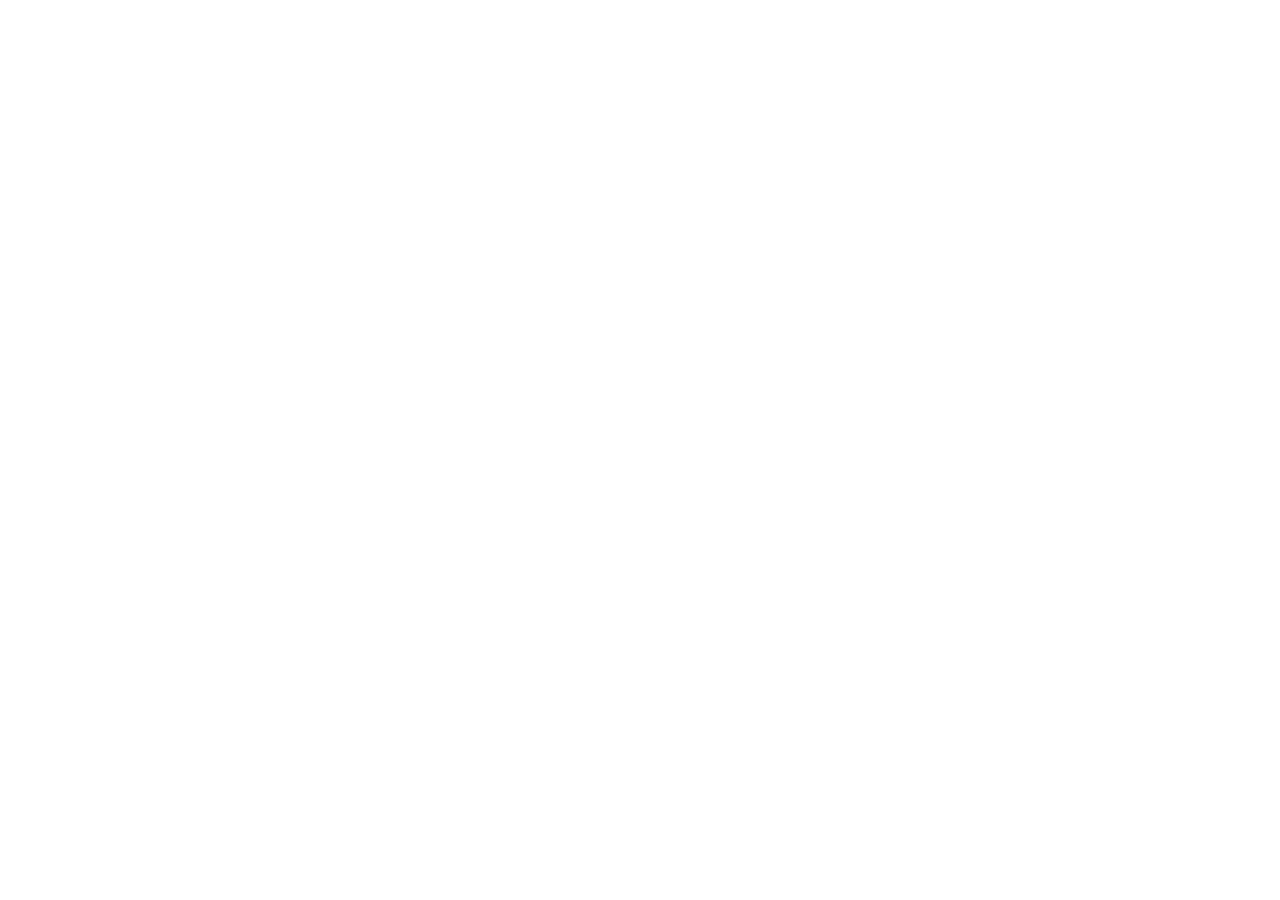
==== index.html @ 3c751151 "shelly commits" ====
<!DOCTYPE html>
<html lang="en">

<head>
  <meta charset="UTF-8">
  <meta name="viewport" content="width=device-width, initial-scale=1.0">
  <title>Sheldon coooooorer</title>
</head>

<body>

</body>

</html>
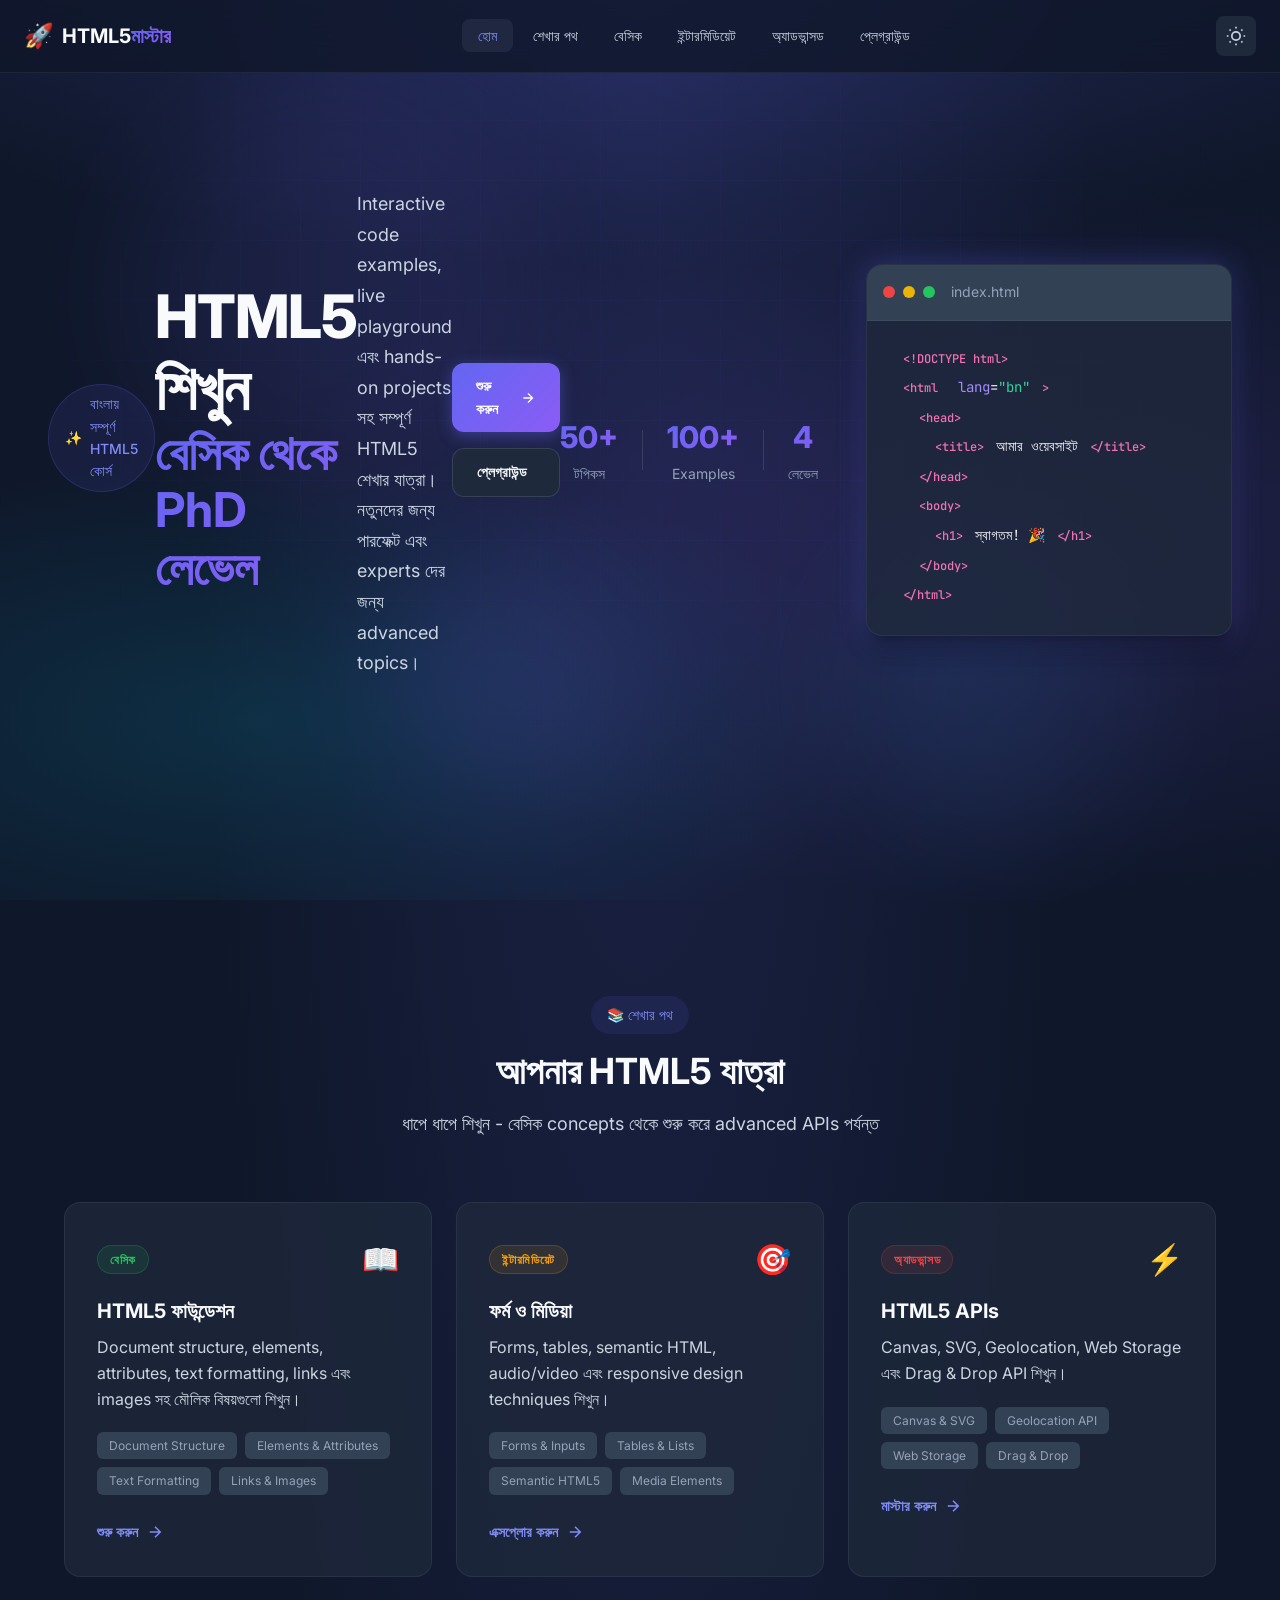
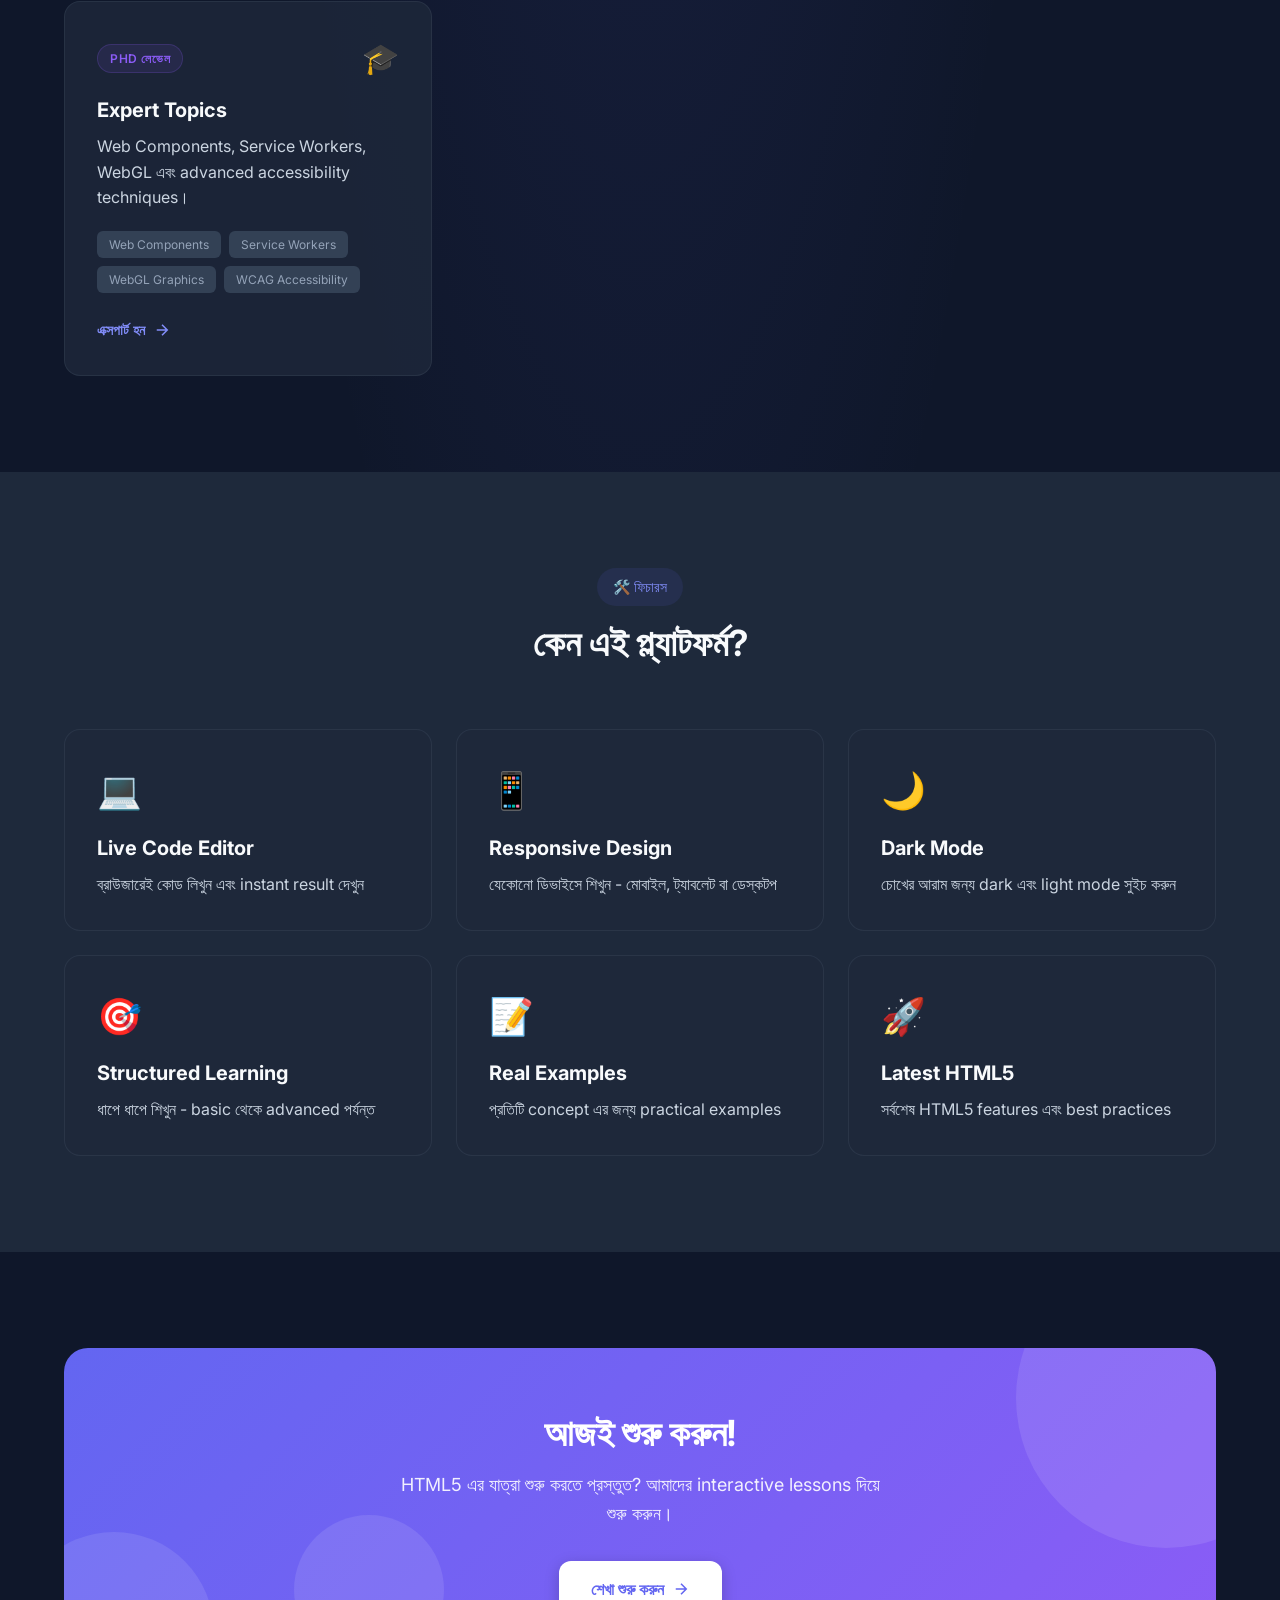
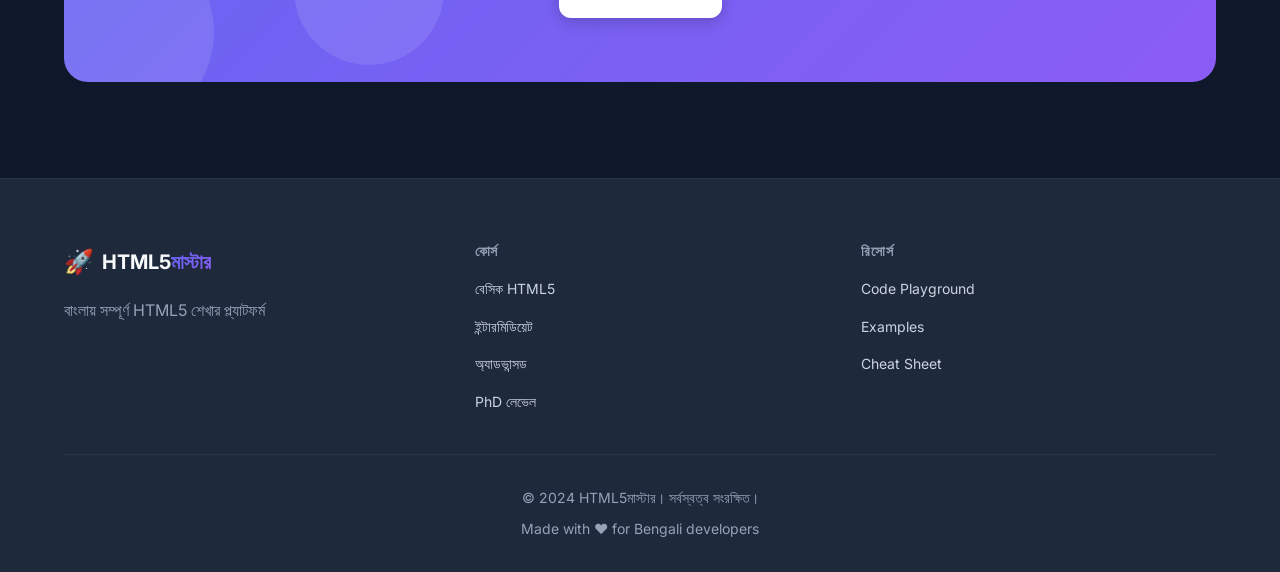
==== commit 782f2d3c: "feat: Initialize modern HTML5 learning platform foundation" ====
--- a/index.html
+++ b/index.html
@@ -1,14 +1,403 @@
 <!DOCTYPE html>
-<html lang="en">
+<html lang="bn">
 
 <head>
   <meta charset="UTF-8">
   <meta name="viewport" content="width=device-width, initial-scale=1.0">
-  <title>Sheldon coooooorer</title>
+  <meta name="description" content="HTML5 শিখুন - বেসিক থেকে অ্যাডভান্সড পর্যন্ত সম্পূর্ণ বাংলা টিউটোরিয়াল। Interactive examples এবং live code playground সহ।">
+  <meta name="keywords" content="HTML5, Learn HTML, HTML Tutorial, বাংলা HTML, Web Development, HTML5 API">
+  <meta name="author" content="HTML5 Learning Platform">
+  <meta name="theme-color" content="#6366f1">
+  
+  <!-- Open Graph -->
+  <meta property="og:title" content="HTML5 মাস্টারক্লাস - বেসিক থেকে PhD লেভেল">
+  <meta property="og:description" content="সম্পূর্ণ HTML5 শেখার প্ল্যাটফর্ম - Interactive examples সহ">
+  <meta property="og:type" content="website">
+  
+  <!-- Favicon -->
+  <link rel="icon" type="image/svg+xml" href="data:image/svg+xml,<svg xmlns='http://www.w3.org/2000/svg' viewBox='0 0 100 100'><text y='.9em' font-size='90'>🚀</text></svg>">
+  
+  <!-- Google Fonts -->
+  <link rel="preconnect" href="https://fonts.googleapis.com">
+  <link rel="preconnect" href="https://fonts.gstatic.com" crossorigin>
+  <link href="https://fonts.googleapis.com/css2?family=Inter:wght@300;400;500;600;700;800&family=JetBrains+Mono:wght@400;500;600&display=swap" rel="stylesheet">
+  
+  <!-- Stylesheets -->
+  <link rel="stylesheet" href="styles/main.css">
+  <link rel="stylesheet" href="styles/components.css">
+  
+  <title>HTML5 মাস্টারক্লাস | বেসিক থেকে PhD লেভেল শিখুন</title>
 </head>
 
 <body>
-
+  <!-- Navigation -->
+  <nav class="navbar" id="navbar">
+    <div class="nav-container">
+      <a href="#" class="nav-logo">
+        <span class="logo-icon">🚀</span>
+        <span class="logo-text">HTML5<span class="logo-accent">মাস্টার</span></span>
+      </a>
+      
+      <ul class="nav-menu" id="nav-menu">
+        <li class="nav-item">
+          <a href="#home" class="nav-link active">হোম</a>
+        </li>
+        <li class="nav-item">
+          <a href="#learning-path" class="nav-link">শেখার পথ</a>
+        </li>
+        <li class="nav-item">
+          <a href="pages/basics.html" class="nav-link">বেসিক</a>
+        </li>
+        <li class="nav-item">
+          <a href="pages/intermediate.html" class="nav-link">ইন্টারমিডিয়েট</a>
+        </li>
+        <li class="nav-item">
+          <a href="pages/advanced.html" class="nav-link">অ্যাডভান্সড</a>
+        </li>
+        <li class="nav-item">
+          <a href="pages/playground.html" class="nav-link">প্লেগ্রাউন্ড</a>
+        </li>
+      </ul>
+      
+      <div class="nav-actions">
+        <button class="theme-toggle" id="theme-toggle" aria-label="Toggle theme">
+          <svg class="sun-icon" viewBox="0 0 24 24" fill="none" stroke="currentColor" stroke-width="2">
+            <circle cx="12" cy="12" r="5"></circle>
+            <path d="M12 1v2M12 21v2M4.22 4.22l1.42 1.42M18.36 18.36l1.42 1.42M1 12h2M21 12h2M4.22 19.78l1.42-1.42M18.36 5.64l1.42-1.42"></path>
+          </svg>
+          <svg class="moon-icon" viewBox="0 0 24 24" fill="none" stroke="currentColor" stroke-width="2">
+            <path d="M21 12.79A9 9 0 1 1 11.21 3 7 7 0 0 0 21 12.79z"></path>
+          </svg>
+        </button>
+        <button class="nav-toggle" id="nav-toggle" aria-label="Toggle menu">
+          <span class="hamburger"></span>
+        </button>
+      </div>
+    </div>
+  </nav>
+
+  <!-- Hero Section -->
+  <section class="hero" id="home">
+    <div class="hero-bg">
+      <div class="hero-gradient"></div>
+      <div class="hero-grid"></div>
+      <div class="floating-shapes">
+        <div class="shape shape-1"></div>
+        <div class="shape shape-2"></div>
+        <div class="shape shape-3"></div>
+      </div>
+    </div>
+    
+    <div class="hero-content">
+      <div class="hero-badge">
+        <span class="badge-icon">✨</span>
+        <span>বাংলায় সম্পূর্ণ HTML5 কোর্স</span>
+      </div>
+      
+      <h1 class="hero-title">
+        <span class="title-line">HTML5 শিখুন</span>
+        <span class="title-gradient">বেসিক থেকে PhD লেভেল</span>
+      </h1>
+      
+      <p class="hero-description">
+        Interactive code examples, live playground এবং hands-on projects সহ 
+        সম্পূর্ণ HTML5 শেখার যাত্রা। নতুনদের জন্য পারফেক্ট এবং 
+        experts দের জন্য advanced topics।
+      </p>
+      
+      <div class="hero-cta">
+        <a href="#learning-path" class="btn btn-primary">
+          <span>শুরু করুন</span>
+          <svg viewBox="0 0 24 24" fill="none" stroke="currentColor" stroke-width="2">
+            <path d="M5 12h14M12 5l7 7-7 7"></path>
+          </svg>
+        </a>
+        <a href="pages/playground.html" class="btn btn-secondary">
+          <span>প্লেগ্রাউন্ড</span>
+          <svg viewBox="0 0 24 24" fill="none" stroke="currentColor" stroke-width="2">
+            <polygon points="5 3 19 12 5 21 5 3"></polygon>
+          </svg>
+        </a>
+      </div>
+      
+      <div class="hero-stats">
+        <div class="stat-item">
+          <span class="stat-number">50+</span>
+          <span class="stat-label">টপিকস</span>
+        </div>
+        <div class="stat-divider"></div>
+        <div class="stat-item">
+          <span class="stat-number">100+</span>
+          <span class="stat-label">Examples</span>
+        </div>
+        <div class="stat-divider"></div>
+        <div class="stat-item">
+          <span class="stat-number">4</span>
+          <span class="stat-label">লেভেল</span>
+        </div>
+      </div>
+    </div>
+    
+    <div class="hero-visual">
+      <div class="code-window">
+        <div class="window-header">
+          <div class="window-dots">
+            <span class="dot red"></span>
+            <span class="dot yellow"></span>
+            <span class="dot green"></span>
+          </div>
+          <span class="window-title">index.html</span>
+        </div>
+        <pre class="window-code"><code><span class="tag">&lt;!DOCTYPE html&gt;</span>
+<span class="tag">&lt;html</span> <span class="attr">lang</span>=<span class="string">"bn"</span><span class="tag">&gt;</span>
+  <span class="tag">&lt;head&gt;</span>
+    <span class="tag">&lt;title&gt;</span>আমার ওয়েবসাইট<span class="tag">&lt;/title&gt;</span>
+  <span class="tag">&lt;/head&gt;</span>
+  <span class="tag">&lt;body&gt;</span>
+    <span class="tag">&lt;h1&gt;</span>স্বাগতম! 🎉<span class="tag">&lt;/h1&gt;</span>
+  <span class="tag">&lt;/body&gt;</span>
+<span class="tag">&lt;/html&gt;</span></code></pre>
+      </div>
+    </div>
+  </section>
+
+  <!-- Learning Path Section -->
+  <section class="learning-path" id="learning-path">
+    <div class="container">
+      <div class="section-header">
+        <span class="section-badge">📚 শেখার পথ</span>
+        <h2 class="section-title">আপনার HTML5 যাত্রা</h2>
+        <p class="section-description">
+          ধাপে ধাপে শিখুন - বেসিক concepts থেকে শুরু করে advanced APIs পর্যন্ত
+        </p>
+      </div>
+      
+      <div class="path-grid">
+        <!-- Basic Level -->
+        <article class="path-card" data-level="basic">
+          <div class="card-glow"></div>
+          <div class="card-header">
+            <span class="level-badge level-basic">বেসিক</span>
+            <span class="card-icon">📖</span>
+          </div>
+          <h3 class="card-title">HTML5 ফাউন্ডেশন</h3>
+          <p class="card-description">
+            Document structure, elements, attributes, text formatting, 
+            links এবং images সহ মৌলিক বিষয়গুলো শিখুন।
+          </p>
+          <ul class="card-topics">
+            <li>Document Structure</li>
+            <li>Elements & Attributes</li>
+            <li>Text Formatting</li>
+            <li>Links & Images</li>
+          </ul>
+          <a href="pages/basics.html" class="card-link">
+            <span>শুরু করুন</span>
+            <svg viewBox="0 0 24 24" fill="none" stroke="currentColor" stroke-width="2">
+              <path d="M5 12h14M12 5l7 7-7 7"></path>
+            </svg>
+          </a>
+        </article>
+        
+        <!-- Intermediate Level -->
+        <article class="path-card" data-level="intermediate">
+          <div class="card-glow"></div>
+          <div class="card-header">
+            <span class="level-badge level-intermediate">ইন্টারমিডিয়েট</span>
+            <span class="card-icon">🎯</span>
+          </div>
+          <h3 class="card-title">ফর্ম ও মিডিয়া</h3>
+          <p class="card-description">
+            Forms, tables, semantic HTML, audio/video এবং 
+            responsive design techniques শিখুন।
+          </p>
+          <ul class="card-topics">
+            <li>Forms & Inputs</li>
+            <li>Tables & Lists</li>
+            <li>Semantic HTML5</li>
+            <li>Media Elements</li>
+          </ul>
+          <a href="pages/intermediate.html" class="card-link">
+            <span>এক্সপ্লোর করুন</span>
+            <svg viewBox="0 0 24 24" fill="none" stroke="currentColor" stroke-width="2">
+              <path d="M5 12h14M12 5l7 7-7 7"></path>
+            </svg>
+          </a>
+        </article>
+        
+        <!-- Advanced Level -->
+        <article class="path-card" data-level="advanced">
+          <div class="card-glow"></div>
+          <div class="card-header">
+            <span class="level-badge level-advanced">অ্যাডভান্সড</span>
+            <span class="card-icon">⚡</span>
+          </div>
+          <h3 class="card-title">HTML5 APIs</h3>
+          <p class="card-description">
+            Canvas, SVG, Geolocation, Web Storage এবং 
+            Drag & Drop API শিখুন।
+          </p>
+          <ul class="card-topics">
+            <li>Canvas & SVG</li>
+            <li>Geolocation API</li>
+            <li>Web Storage</li>
+            <li>Drag & Drop</li>
+          </ul>
+          <a href="pages/advanced.html" class="card-link">
+            <span>মাস্টার করুন</span>
+            <svg viewBox="0 0 24 24" fill="none" stroke="currentColor" stroke-width="2">
+              <path d="M5 12h14M12 5l7 7-7 7"></path>
+            </svg>
+          </a>
+        </article>
+        
+        <!-- PhD Level -->
+        <article class="path-card" data-level="phd">
+          <div class="card-glow"></div>
+          <div class="card-header">
+            <span class="level-badge level-phd">PhD লেভেল</span>
+            <span class="card-icon">🎓</span>
+          </div>
+          <h3 class="card-title">Expert Topics</h3>
+          <p class="card-description">
+            Web Components, Service Workers, WebGL এবং 
+            advanced accessibility techniques।
+          </p>
+          <ul class="card-topics">
+            <li>Web Components</li>
+            <li>Service Workers</li>
+            <li>WebGL Graphics</li>
+            <li>WCAG Accessibility</li>
+          </ul>
+          <a href="pages/phd-level.html" class="card-link">
+            <span>এক্সপার্ট হন</span>
+            <svg viewBox="0 0 24 24" fill="none" stroke="currentColor" stroke-width="2">
+              <path d="M5 12h14M12 5l7 7-7 7"></path>
+            </svg>
+          </a>
+        </article>
+      </div>
+    </div>
+  </section>
+
+  <!-- Features Section -->
+  <section class="features" id="features">
+    <div class="container">
+      <div class="section-header">
+        <span class="section-badge">🛠️ ফিচারস</span>
+        <h2 class="section-title">কেন এই প্ল্যাটফর্ম?</h2>
+      </div>
+      
+      <div class="feature-grid">
+        <div class="feature-card">
+          <div class="feature-icon">💻</div>
+          <h3>Live Code Editor</h3>
+          <p>ব্রাউজারেই কোড লিখুন এবং instant result দেখুন</p>
+        </div>
+        
+        <div class="feature-card">
+          <div class="feature-icon">📱</div>
+          <h3>Responsive Design</h3>
+          <p>যেকোনো ডিভাইসে শিখুন - মোবাইল, ট্যাবলেট বা ডেস্কটপ</p>
+        </div>
+        
+        <div class="feature-card">
+          <div class="feature-icon">🌙</div>
+          <h3>Dark Mode</h3>
+          <p>চোখের আরাম জন্য dark এবং light mode সুইচ করুন</p>
+        </div>
+        
+        <div class="feature-card">
+          <div class="feature-icon">🎯</div>
+          <h3>Structured Learning</h3>
+          <p>ধাপে ধাপে শিখুন - basic থেকে advanced পর্যন্ত</p>
+        </div>
+        
+        <div class="feature-card">
+          <div class="feature-icon">📝</div>
+          <h3>Real Examples</h3>
+          <p>প্রতিটি concept এর জন্য practical examples</p>
+        </div>
+        
+        <div class="feature-card">
+          <div class="feature-icon">🚀</div>
+          <h3>Latest HTML5</h3>
+          <p>সর্বশেষ HTML5 features এবং best practices</p>
+        </div>
+      </div>
+    </div>
+  </section>
+
+  <!-- CTA Section -->
+  <section class="cta-section">
+    <div class="container">
+      <div class="cta-card">
+        <div class="cta-content">
+          <h2>আজই শুরু করুন!</h2>
+          <p>HTML5 এর যাত্রা শুরু করতে প্রস্তুত? আমাদের interactive lessons দিয়ে শুরু করুন।</p>
+          <div class="cta-buttons">
+            <a href="pages/basics.html" class="btn btn-primary btn-lg">
+              <span>শেখা শুরু করুন</span>
+              <svg viewBox="0 0 24 24" fill="none" stroke="currentColor" stroke-width="2">
+                <path d="M5 12h14M12 5l7 7-7 7"></path>
+              </svg>
+            </a>
+          </div>
+        </div>
+        <div class="cta-decoration">
+          <div class="decoration-circle"></div>
+          <div class="decoration-circle"></div>
+          <div class="decoration-circle"></div>
+        </div>
+      </div>
+    </div>
+  </section>
+
+  <!-- Footer -->
+  <footer class="footer">
+    <div class="container">
+      <div class="footer-content">
+        <div class="footer-brand">
+          <a href="#" class="footer-logo">
+            <span class="logo-icon">🚀</span>
+            <span class="logo-text">HTML5<span class="logo-accent">মাস্টার</span></span>
+          </a>
+          <p class="footer-tagline">
+            বাংলায় সম্পূর্ণ HTML5 শেখার প্ল্যাটফর্ম
+          </p>
+        </div>
+        
+        <div class="footer-links">
+          <div class="link-group">
+            <h4>কোর্স</h4>
+            <ul>
+              <li><a href="pages/basics.html">বেসিক HTML5</a></li>
+              <li><a href="pages/intermediate.html">ইন্টারমিডিয়েট</a></li>
+              <li><a href="pages/advanced.html">অ্যাডভান্সড</a></li>
+              <li><a href="pages/phd-level.html">PhD লেভেল</a></li>
+            </ul>
+          </div>
+          
+          <div class="link-group">
+            <h4>রিসোর্স</h4>
+            <ul>
+              <li><a href="pages/playground.html">Code Playground</a></li>
+              <li><a href="#">Examples</a></li>
+              <li><a href="#">Cheat Sheet</a></li>
+            </ul>
+          </div>
+        </div>
+      </div>
+      
+      <div class="footer-bottom">
+        <p>&copy; 2024 HTML5মাস্টার। সর্বস্বত্ব সংরক্ষিত।</p>
+        <p class="made-with">Made with ❤️ for Bengali developers</p>
+      </div>
+    </div>
+  </footer>
+
+  <!-- Scripts -->
+  <script src="js/app.js"></script>
 </body>
 
 </html>
--- a/styles/main.css
+++ b/styles/main.css
@@ -0,0 +1,946 @@
+/* ============================================
+   HTML5 Master - Main Stylesheet
+   Modern Design System with CSS Custom Properties
+   ============================================ */
+
+/* ==========================================
+   CSS Custom Properties (Design Tokens)
+   ========================================== */
+:root {
+  /* Colors - Dark Theme (Default) */
+  --color-primary: #6366f1;
+  --color-primary-light: #818cf8;
+  --color-primary-dark: #4f46e5;
+  --color-secondary: #8b5cf6;
+  --color-accent: #06b6d4;
+  --color-accent-light: #22d3ee;
+  
+  /* Background Colors */
+  --bg-primary: #0f172a;
+  --bg-secondary: #1e293b;
+  --bg-tertiary: #334155;
+  --bg-card: rgba(30, 41, 59, 0.8);
+  --bg-glass: rgba(15, 23, 42, 0.8);
+  
+  /* Text Colors */
+  --text-primary: #f8fafc;
+  --text-secondary: #cbd5e1;
+  --text-muted: #94a3b8;
+  
+  /* Border & Shadow */
+  --border-color: rgba(148, 163, 184, 0.1);
+  --border-light: rgba(148, 163, 184, 0.2);
+  --shadow-sm: 0 1px 2px rgba(0, 0, 0, 0.3);
+  --shadow-md: 0 4px 6px -1px rgba(0, 0, 0, 0.3), 0 2px 4px -2px rgba(0, 0, 0, 0.3);
+  --shadow-lg: 0 10px 15px -3px rgba(0, 0, 0, 0.3), 0 4px 6px -4px rgba(0, 0, 0, 0.3);
+  --shadow-xl: 0 20px 25px -5px rgba(0, 0, 0, 0.3), 0 8px 10px -6px rgba(0, 0, 0, 0.3);
+  --shadow-glow: 0 0 30px rgba(99, 102, 241, 0.3);
+  
+  /* Gradients */
+  --gradient-primary: linear-gradient(135deg, var(--color-primary), var(--color-secondary));
+  --gradient-accent: linear-gradient(135deg, var(--color-accent), var(--color-primary));
+  --gradient-dark: linear-gradient(180deg, var(--bg-primary), var(--bg-secondary));
+  --gradient-radial: radial-gradient(ellipse at 50% 0%, rgba(99, 102, 241, 0.15), transparent 50%);
+  
+  /* Typography */
+  --font-primary: 'Inter', -apple-system, BlinkMacSystemFont, 'Segoe UI', Roboto, sans-serif;
+  --font-mono: 'JetBrains Mono', 'Fira Code', 'Consolas', monospace;
+  
+  --text-xs: 0.75rem;
+  --text-sm: 0.875rem;
+  --text-base: 1rem;
+  --text-lg: 1.125rem;
+  --text-xl: 1.25rem;
+  --text-2xl: 1.5rem;
+  --text-3xl: 1.875rem;
+  --text-4xl: 2.25rem;
+  --text-5xl: 3rem;
+  --text-6xl: 3.75rem;
+  
+  /* Spacing */
+  --space-1: 0.25rem;
+  --space-2: 0.5rem;
+  --space-3: 0.75rem;
+  --space-4: 1rem;
+  --space-5: 1.25rem;
+  --space-6: 1.5rem;
+  --space-8: 2rem;
+  --space-10: 2.5rem;
+  --space-12: 3rem;
+  --space-16: 4rem;
+  --space-20: 5rem;
+  --space-24: 6rem;
+  
+  /* Border Radius */
+  --radius-sm: 0.375rem;
+  --radius-md: 0.5rem;
+  --radius-lg: 0.75rem;
+  --radius-xl: 1rem;
+  --radius-2xl: 1.5rem;
+  --radius-full: 9999px;
+  
+  /* Transitions */
+  --transition-fast: 150ms ease;
+  --transition-base: 200ms ease;
+  --transition-slow: 300ms ease;
+  --transition-slower: 500ms ease;
+  
+  /* Z-index */
+  --z-dropdown: 1000;
+  --z-sticky: 1020;
+  --z-fixed: 1030;
+  --z-modal: 1050;
+  --z-tooltip: 1070;
+}
+
+/* Light Theme */
+[data-theme="light"] {
+  --bg-primary: #f8fafc;
+  --bg-secondary: #f1f5f9;
+  --bg-tertiary: #e2e8f0;
+  --bg-card: rgba(255, 255, 255, 0.9);
+  --bg-glass: rgba(248, 250, 252, 0.9);
+  
+  --text-primary: #0f172a;
+  --text-secondary: #475569;
+  --text-muted: #64748b;
+  
+  --border-color: rgba(15, 23, 42, 0.1);
+  --border-light: rgba(15, 23, 42, 0.15);
+  
+  --shadow-sm: 0 1px 2px rgba(0, 0, 0, 0.05);
+  --shadow-md: 0 4px 6px -1px rgba(0, 0, 0, 0.1), 0 2px 4px -2px rgba(0, 0, 0, 0.1);
+  --shadow-lg: 0 10px 15px -3px rgba(0, 0, 0, 0.1), 0 4px 6px -4px rgba(0, 0, 0, 0.1);
+  --shadow-xl: 0 20px 25px -5px rgba(0, 0, 0, 0.1), 0 8px 10px -6px rgba(0, 0, 0, 0.1);
+  --shadow-glow: 0 0 30px rgba(99, 102, 241, 0.2);
+  
+  --gradient-radial: radial-gradient(ellipse at 50% 0%, rgba(99, 102, 241, 0.1), transparent 50%);
+}
+
+/* ==========================================
+   Base Reset & Typography
+   ========================================== */
+*, *::before, *::after {
+  box-sizing: border-box;
+  margin: 0;
+  padding: 0;
+}
+
+html {
+  scroll-behavior: smooth;
+  scroll-padding-top: 80px;
+}
+
+body {
+  font-family: var(--font-primary);
+  font-size: var(--text-base);
+  line-height: 1.6;
+  color: var(--text-primary);
+  background-color: var(--bg-primary);
+  background-image: var(--gradient-radial);
+  min-height: 100vh;
+  -webkit-font-smoothing: antialiased;
+  -moz-osx-font-smoothing: grayscale;
+}
+
+a {
+  color: inherit;
+  text-decoration: none;
+  transition: color var(--transition-base);
+}
+
+img, svg {
+  display: block;
+  max-width: 100%;
+}
+
+button {
+  font-family: inherit;
+  cursor: pointer;
+  border: none;
+  background: none;
+}
+
+ul, ol {
+  list-style: none;
+}
+
+h1, h2, h3, h4, h5, h6 {
+  line-height: 1.2;
+  font-weight: 700;
+}
+
+code, pre {
+  font-family: var(--font-mono);
+}
+
+/* ==========================================
+   Utility Classes
+   ========================================== */
+.container {
+  width: 100%;
+  max-width: 1200px;
+  margin: 0 auto;
+  padding: 0 var(--space-6);
+}
+
+.sr-only {
+  position: absolute;
+  width: 1px;
+  height: 1px;
+  padding: 0;
+  margin: -1px;
+  overflow: hidden;
+  clip: rect(0, 0, 0, 0);
+  white-space: nowrap;
+  border: 0;
+}
+
+/* ==========================================
+   Navigation
+   ========================================== */
+.navbar {
+  position: fixed;
+  top: 0;
+  left: 0;
+  right: 0;
+  z-index: var(--z-fixed);
+  padding: var(--space-4) 0;
+  background: var(--bg-glass);
+  backdrop-filter: blur(20px);
+  border-bottom: 1px solid var(--border-color);
+  transition: all var(--transition-slow);
+}
+
+.navbar.scrolled {
+  padding: var(--space-3) 0;
+  box-shadow: var(--shadow-md);
+}
+
+.nav-container {
+  display: flex;
+  align-items: center;
+  justify-content: space-between;
+  max-width: 1400px;
+  margin: 0 auto;
+  padding: 0 var(--space-6);
+}
+
+.nav-logo {
+  display: flex;
+  align-items: center;
+  gap: var(--space-2);
+  font-size: var(--text-xl);
+  font-weight: 700;
+}
+
+.logo-icon {
+  font-size: var(--text-2xl);
+}
+
+.logo-accent {
+  background: var(--gradient-primary);
+  -webkit-background-clip: text;
+  background-clip: text;
+  -webkit-text-fill-color: transparent;
+}
+
+.nav-menu {
+  display: flex;
+  align-items: center;
+  gap: var(--space-1);
+}
+
+.nav-link {
+  padding: var(--space-2) var(--space-4);
+  font-size: var(--text-sm);
+  font-weight: 500;
+  color: var(--text-secondary);
+  border-radius: var(--radius-md);
+  transition: all var(--transition-base);
+}
+
+.nav-link:hover,
+.nav-link.active {
+  color: var(--text-primary);
+  background: var(--border-color);
+}
+
+.nav-link.active {
+  color: var(--color-primary-light);
+}
+
+.nav-actions {
+  display: flex;
+  align-items: center;
+  gap: var(--space-3);
+}
+
+/* Theme Toggle */
+.theme-toggle {
+  display: flex;
+  align-items: center;
+  justify-content: center;
+  width: 40px;
+  height: 40px;
+  color: var(--text-secondary);
+  background: var(--bg-secondary);
+  border-radius: var(--radius-md);
+  transition: all var(--transition-base);
+}
+
+.theme-toggle:hover {
+  color: var(--text-primary);
+  background: var(--bg-tertiary);
+}
+
+.theme-toggle svg {
+  width: 20px;
+  height: 20px;
+}
+
+.theme-toggle .moon-icon {
+  display: none;
+}
+
+[data-theme="light"] .theme-toggle .sun-icon {
+  display: none;
+}
+
+[data-theme="light"] .theme-toggle .moon-icon {
+  display: block;
+}
+
+/* Mobile Nav Toggle */
+.nav-toggle {
+  display: none;
+  width: 40px;
+  height: 40px;
+  position: relative;
+}
+
+.hamburger,
+.hamburger::before,
+.hamburger::after {
+  position: absolute;
+  width: 24px;
+  height: 2px;
+  background: var(--text-primary);
+  border-radius: var(--radius-full);
+  transition: all var(--transition-base);
+}
+
+.hamburger {
+  top: 50%;
+  left: 50%;
+  transform: translate(-50%, -50%);
+}
+
+.hamburger::before,
+.hamburger::after {
+  content: '';
+  left: 0;
+}
+
+.hamburger::before {
+  top: -8px;
+}
+
+.hamburger::after {
+  top: 8px;
+}
+
+.nav-toggle.active .hamburger {
+  background: transparent;
+}
+
+.nav-toggle.active .hamburger::before {
+  top: 0;
+  transform: rotate(45deg);
+}
+
+.nav-toggle.active .hamburger::after {
+  top: 0;
+  transform: rotate(-45deg);
+}
+
+/* Mobile Navigation */
+@media (max-width: 768px) {
+  .nav-menu {
+    position: fixed;
+    top: 70px;
+    left: 0;
+    right: 0;
+    flex-direction: column;
+    padding: var(--space-6);
+    background: var(--bg-glass);
+    backdrop-filter: blur(20px);
+    border-bottom: 1px solid var(--border-color);
+    transform: translateY(-100%);
+    opacity: 0;
+    visibility: hidden;
+    transition: all var(--transition-slow);
+  }
+  
+  .nav-menu.active {
+    transform: translateY(0);
+    opacity: 1;
+    visibility: visible;
+  }
+  
+  .nav-toggle {
+    display: flex;
+  }
+  
+  .nav-link {
+    width: 100%;
+    padding: var(--space-4);
+    text-align: center;
+  }
+}
+
+/* ==========================================
+   Hero Section
+   ========================================== */
+.hero {
+  position: relative;
+  min-height: 100vh;
+  display: flex;
+  align-items: center;
+  padding: var(--space-24) 0;
+  overflow: hidden;
+}
+
+.hero-bg {
+  position: absolute;
+  inset: 0;
+  z-index: -1;
+}
+
+.hero-gradient {
+  position: absolute;
+  inset: 0;
+  background: 
+    radial-gradient(ellipse 80% 50% at 50% -20%, rgba(99, 102, 241, 0.3), transparent),
+    radial-gradient(ellipse 60% 40% at 80% 60%, rgba(139, 92, 246, 0.15), transparent),
+    radial-gradient(ellipse 50% 30% at 20% 80%, rgba(6, 182, 212, 0.15), transparent);
+}
+
+.hero-grid {
+  position: absolute;
+  inset: 0;
+  background-image: 
+    linear-gradient(rgba(99, 102, 241, 0.03) 1px, transparent 1px),
+    linear-gradient(90deg, rgba(99, 102, 241, 0.03) 1px, transparent 1px);
+  background-size: 60px 60px;
+  mask-image: radial-gradient(ellipse 80% 60% at 50% 40%, black 40%, transparent 70%);
+}
+
+.floating-shapes {
+  position: absolute;
+  inset: 0;
+  overflow: hidden;
+}
+
+.shape {
+  position: absolute;
+  border-radius: var(--radius-full);
+  background: var(--gradient-primary);
+  opacity: 0.1;
+  filter: blur(60px);
+  animation: float 20s ease-in-out infinite;
+}
+
+.shape-1 {
+  width: 400px;
+  height: 400px;
+  top: 10%;
+  left: 10%;
+}
+
+.shape-2 {
+  width: 300px;
+  height: 300px;
+  top: 60%;
+  right: 10%;
+  animation-delay: -5s;
+  background: var(--gradient-accent);
+}
+
+.shape-3 {
+  width: 250px;
+  height: 250px;
+  bottom: 10%;
+  left: 30%;
+  animation-delay: -10s;
+}
+
+@keyframes float {
+  0%, 100% {
+    transform: translate(0, 0);
+  }
+  25% {
+    transform: translate(30px, -30px);
+  }
+  50% {
+    transform: translate(-20px, 20px);
+  }
+  75% {
+    transform: translate(20px, 30px);
+  }
+}
+
+.hero-content {
+  flex: 1;
+  max-width: 700px;
+  padding: 0 var(--space-6);
+}
+
+.hero-badge {
+  display: inline-flex;
+  align-items: center;
+  gap: var(--space-2);
+  padding: var(--space-2) var(--space-4);
+  font-size: var(--text-sm);
+  font-weight: 500;
+  color: var(--color-primary-light);
+  background: rgba(99, 102, 241, 0.1);
+  border: 1px solid rgba(99, 102, 241, 0.2);
+  border-radius: var(--radius-full);
+  margin-bottom: var(--space-6);
+}
+
+.hero-title {
+  margin-bottom: var(--space-6);
+}
+
+.title-line {
+  display: block;
+  font-size: clamp(var(--text-4xl), 8vw, var(--text-6xl));
+  font-weight: 800;
+  letter-spacing: -0.02em;
+}
+
+.title-gradient {
+  display: block;
+  font-size: clamp(var(--text-3xl), 6vw, var(--text-5xl));
+  font-weight: 700;
+  background: var(--gradient-primary);
+  -webkit-background-clip: text;
+  background-clip: text;
+  -webkit-text-fill-color: transparent;
+}
+
+.hero-description {
+  font-size: var(--text-lg);
+  color: var(--text-secondary);
+  line-height: 1.7;
+  margin-bottom: var(--space-8);
+}
+
+.hero-cta {
+  display: flex;
+  flex-wrap: wrap;
+  gap: var(--space-4);
+  margin-bottom: var(--space-10);
+}
+
+.hero-stats {
+  display: flex;
+  align-items: center;
+  gap: var(--space-6);
+}
+
+.stat-item {
+  text-align: center;
+}
+
+.stat-number {
+  display: block;
+  font-size: var(--text-3xl);
+  font-weight: 800;
+  background: var(--gradient-primary);
+  -webkit-background-clip: text;
+  background-clip: text;
+  -webkit-text-fill-color: transparent;
+}
+
+.stat-label {
+  font-size: var(--text-sm);
+  color: var(--text-muted);
+}
+
+.stat-divider {
+  width: 1px;
+  height: 40px;
+  background: var(--border-light);
+}
+
+/* Hero Visual - Code Window */
+.hero-visual {
+  flex: 1;
+  display: none;
+  max-width: 500px;
+  padding: 0 var(--space-6);
+}
+
+@media (min-width: 1024px) {
+  .hero {
+    padding: var(--space-20) var(--space-6);
+  }
+  
+  .hero > * {
+    display: flex;
+    align-items: center;
+    max-width: 1400px;
+    margin: 0 auto;
+    width: 100%;
+  }
+  
+  .hero-visual {
+    display: block;
+  }
+}
+
+.code-window {
+  background: var(--bg-card);
+  border: 1px solid var(--border-color);
+  border-radius: var(--radius-xl);
+  overflow: hidden;
+  box-shadow: var(--shadow-xl), var(--shadow-glow);
+}
+
+.window-header {
+  display: flex;
+  align-items: center;
+  gap: var(--space-4);
+  padding: var(--space-4);
+  background: var(--bg-tertiary);
+  border-bottom: 1px solid var(--border-color);
+}
+
+.window-dots {
+  display: flex;
+  gap: var(--space-2);
+}
+
+.dot {
+  width: 12px;
+  height: 12px;
+  border-radius: var(--radius-full);
+}
+
+.dot.red { background: #ef4444; }
+.dot.yellow { background: #eab308; }
+.dot.green { background: #22c55e; }
+
+.window-title {
+  font-size: var(--text-sm);
+  color: var(--text-muted);
+}
+
+.window-code {
+  padding: var(--space-6);
+  font-size: var(--text-sm);
+  line-height: 1.8;
+  overflow-x: auto;
+}
+
+.window-code code {
+  display: block;
+}
+
+/* Syntax Highlighting */
+.tag { color: #f472b6; }
+.attr { color: #a78bfa; }
+.string { color: #34d399; }
+.comment { color: var(--text-muted); }
+
+/* ==========================================
+   Buttons
+   ========================================== */
+.btn {
+  display: inline-flex;
+  align-items: center;
+  justify-content: center;
+  gap: var(--space-2);
+  padding: var(--space-3) var(--space-6);
+  font-size: var(--text-sm);
+  font-weight: 600;
+  border-radius: var(--radius-lg);
+  transition: all var(--transition-base);
+}
+
+.btn svg {
+  width: 18px;
+  height: 18px;
+  transition: transform var(--transition-base);
+}
+
+.btn:hover svg {
+  transform: translateX(4px);
+}
+
+.btn-primary {
+  color: white;
+  background: var(--gradient-primary);
+  box-shadow: 0 4px 15px rgba(99, 102, 241, 0.4);
+}
+
+.btn-primary:hover {
+  transform: translateY(-2px);
+  box-shadow: 0 6px 20px rgba(99, 102, 241, 0.5);
+}
+
+.btn-secondary {
+  color: var(--text-primary);
+  background: var(--bg-secondary);
+  border: 1px solid var(--border-light);
+}
+
+.btn-secondary:hover {
+  background: var(--bg-tertiary);
+  border-color: var(--color-primary);
+}
+
+.btn-lg {
+  padding: var(--space-4) var(--space-8);
+  font-size: var(--text-base);
+}
+
+/* ==========================================
+   Learning Path Section
+   ========================================== */
+.learning-path {
+  padding: var(--space-24) 0;
+}
+
+.section-header {
+  text-align: center;
+  max-width: 600px;
+  margin: 0 auto var(--space-16);
+}
+
+.section-badge {
+  display: inline-block;
+  padding: var(--space-2) var(--space-4);
+  font-size: var(--text-sm);
+  font-weight: 500;
+  color: var(--color-primary-light);
+  background: rgba(99, 102, 241, 0.1);
+  border-radius: var(--radius-full);
+  margin-bottom: var(--space-4);
+}
+
+.section-title {
+  font-size: clamp(var(--text-3xl), 5vw, var(--text-4xl));
+  margin-bottom: var(--space-4);
+}
+
+.section-description {
+  font-size: var(--text-lg);
+  color: var(--text-secondary);
+}
+
+.path-grid {
+  display: grid;
+  grid-template-columns: repeat(auto-fit, minmax(280px, 1fr));
+  gap: var(--space-6);
+}
+
+/* ==========================================
+   Features Section
+   ========================================== */
+.features {
+  padding: var(--space-24) 0;
+  background: var(--bg-secondary);
+}
+
+.feature-grid {
+  display: grid;
+  grid-template-columns: repeat(auto-fit, minmax(300px, 1fr));
+  gap: var(--space-6);
+}
+
+.feature-card {
+  padding: var(--space-8);
+  background: var(--bg-card);
+  border: 1px solid var(--border-color);
+  border-radius: var(--radius-xl);
+  transition: all var(--transition-slow);
+}
+
+.feature-card:hover {
+  transform: translateY(-4px);
+  box-shadow: var(--shadow-lg);
+  border-color: var(--color-primary);
+}
+
+.feature-icon {
+  font-size: var(--text-4xl);
+  margin-bottom: var(--space-4);
+}
+
+.feature-card h3 {
+  font-size: var(--text-xl);
+  margin-bottom: var(--space-3);
+}
+
+.feature-card p {
+  color: var(--text-secondary);
+}
+
+/* ==========================================
+   CTA Section
+   ========================================== */
+.cta-section {
+  padding: var(--space-24) 0;
+}
+
+.cta-card {
+  position: relative;
+  padding: var(--space-16);
+  background: var(--gradient-primary);
+  border-radius: var(--radius-2xl);
+  overflow: hidden;
+  text-align: center;
+}
+
+.cta-content {
+  position: relative;
+  z-index: 1;
+}
+
+.cta-card h2 {
+  font-size: clamp(var(--text-2xl), 4vw, var(--text-4xl));
+  color: white;
+  margin-bottom: var(--space-4);
+}
+
+.cta-card p {
+  font-size: var(--text-lg);
+  color: rgba(255, 255, 255, 0.9);
+  max-width: 500px;
+  margin: 0 auto var(--space-8);
+}
+
+.cta-buttons .btn-primary {
+  background: white;
+  color: var(--color-primary);
+  box-shadow: 0 4px 15px rgba(0, 0, 0, 0.2);
+}
+
+.cta-buttons .btn-primary:hover {
+  background: rgba(255, 255, 255, 0.95);
+}
+
+.cta-decoration {
+  position: absolute;
+  inset: 0;
+  overflow: hidden;
+}
+
+.decoration-circle {
+  position: absolute;
+  border-radius: var(--radius-full);
+  background: rgba(255, 255, 255, 0.1);
+}
+
+.decoration-circle:nth-child(1) {
+  width: 300px;
+  height: 300px;
+  top: -100px;
+  right: -100px;
+}
+
+.decoration-circle:nth-child(2) {
+  width: 200px;
+  height: 200px;
+  bottom: -50px;
+  left: -50px;
+}
+
+.decoration-circle:nth-child(3) {
+  width: 150px;
+  height: 150px;
+  top: 50%;
+  left: 20%;
+}
+
+/* ==========================================
+   Footer
+   ========================================== */
+.footer {
+  padding: var(--space-16) 0 var(--space-8);
+  background: var(--bg-secondary);
+  border-top: 1px solid var(--border-color);
+}
+
+.footer-content {
+  display: grid;
+  grid-template-columns: 1fr;
+  gap: var(--space-10);
+  margin-bottom: var(--space-10);
+}
+
+@media (min-width: 768px) {
+  .footer-content {
+    grid-template-columns: 1fr 2fr;
+  }
+}
+
+.footer-logo {
+  display: inline-flex;
+  align-items: center;
+  gap: var(--space-2);
+  font-size: var(--text-xl);
+  font-weight: 700;
+  margin-bottom: var(--space-4);
+}
+
+.footer-tagline {
+  color: var(--text-muted);
+}
+
+.footer-links {
+  display: grid;
+  grid-template-columns: repeat(auto-fit, minmax(150px, 1fr));
+  gap: var(--space-8);
+}
+
+.link-group h4 {
+  font-size: var(--text-sm);
+  font-weight: 600;
+  text-transform: uppercase;
+  letter-spacing: 0.05em;
+  color: var(--text-muted);
+  margin-bottom: var(--space-4);
+}
+
+.link-group ul {
+  display: flex;
+  flex-direction: column;
+  gap: var(--space-3);
+}
+
+.link-group a {
+  font-size: var(--text-sm);
+  color: var(--text-secondary);
+  transition: color var(--transition-base);
+}
+
+.link-group a:hover {
+  color: var(--color-primary-light);
+}
+
+.footer-bottom {
+  padding-top: var(--space-8);
+  border-top: 1px solid var(--border-color);
+  text-align: center;
+  color: var(--text-muted);
+  font-size: var(--text-sm);
+}
+
+.made-with {
+  margin-top: var(--space-2);
+}
--- a/styles/components.css
+++ b/styles/components.css
@@ -0,0 +1,382 @@
+/* ============================================
+   HTML5 Master - Component Styles
+   ============================================ */
+
+/* Path Cards */
+.path-card {
+    position: relative;
+    padding: var(--space-8);
+    background: var(--bg-card);
+    border: 1px solid var(--border-color);
+    border-radius: var(--radius-xl);
+    overflow: hidden;
+    transition: all var(--transition-slow);
+}
+
+.path-card:hover {
+    transform: translateY(-8px);
+    border-color: transparent;
+    box-shadow: var(--shadow-xl), var(--shadow-glow);
+}
+
+.card-glow {
+    position: absolute;
+    top: 0;
+    left: 50%;
+    transform: translateX(-50%);
+    width: 200px;
+    height: 200px;
+    background: var(--color-primary);
+    opacity: 0;
+    filter: blur(80px);
+    transition: opacity var(--transition-slow);
+    pointer-events: none;
+}
+
+.path-card:hover .card-glow {
+    opacity: 0.15;
+}
+
+.card-header {
+    display: flex;
+    align-items: center;
+    justify-content: space-between;
+    margin-bottom: var(--space-4);
+    position: relative;
+    z-index: 1;
+}
+
+.level-badge {
+    padding: var(--space-1) var(--space-3);
+    font-size: var(--text-xs);
+    font-weight: 600;
+    text-transform: uppercase;
+    letter-spacing: 0.05em;
+    border-radius: var(--radius-full);
+}
+
+.level-basic {
+    color: #22c55e;
+    background: rgba(34, 197, 94, 0.1);
+    border: 1px solid rgba(34, 197, 94, 0.2);
+}
+
+.level-intermediate {
+    color: #f59e0b;
+    background: rgba(245, 158, 11, 0.1);
+    border: 1px solid rgba(245, 158, 11, 0.2);
+}
+
+.level-advanced {
+    color: #ef4444;
+    background: rgba(239, 68, 68, 0.1);
+    border: 1px solid rgba(239, 68, 68, 0.2);
+}
+
+.level-phd {
+    color: #8b5cf6;
+    background: rgba(139, 92, 246, 0.1);
+    border: 1px solid rgba(139, 92, 246, 0.2);
+}
+
+.card-icon {
+    font-size: var(--text-3xl);
+}
+
+.card-title {
+    font-size: var(--text-xl);
+    margin-bottom: var(--space-3);
+    position: relative;
+    z-index: 1;
+}
+
+.card-description {
+    color: var(--text-secondary);
+    margin-bottom: var(--space-5);
+    position: relative;
+    z-index: 1;
+}
+
+.card-topics {
+    display: flex;
+    flex-wrap: wrap;
+    gap: var(--space-2);
+    margin-bottom: var(--space-6);
+    position: relative;
+    z-index: 1;
+}
+
+.card-topics li {
+    padding: var(--space-1) var(--space-3);
+    font-size: var(--text-xs);
+    color: var(--text-muted);
+    background: var(--bg-tertiary);
+    border-radius: var(--radius-sm);
+}
+
+.card-link {
+    display: inline-flex;
+    align-items: center;
+    gap: var(--space-2);
+    font-size: var(--text-sm);
+    font-weight: 600;
+    color: var(--color-primary-light);
+    position: relative;
+    z-index: 1;
+    transition: all var(--transition-base);
+}
+
+.card-link svg {
+    width: 18px;
+    height: 18px;
+    transition: transform var(--transition-base);
+}
+
+.card-link:hover {
+    color: var(--color-primary);
+}
+
+.card-link:hover svg {
+    transform: translateX(4px);
+}
+
+/* Code Blocks */
+.code-block {
+    position: relative;
+    margin: var(--space-6) 0;
+    border-radius: var(--radius-lg);
+    overflow: hidden;
+}
+
+.code-header {
+    display: flex;
+    align-items: center;
+    justify-content: space-between;
+    padding: var(--space-3) var(--space-4);
+    background: var(--bg-tertiary);
+    border-bottom: 1px solid var(--border-color);
+}
+
+.code-lang {
+    font-size: var(--text-xs);
+    font-weight: 600;
+    text-transform: uppercase;
+    color: var(--text-muted);
+}
+
+.copy-btn {
+    display: flex;
+    align-items: center;
+    gap: var(--space-2);
+    padding: var(--space-1) var(--space-2);
+    font-size: var(--text-xs);
+    color: var(--text-muted);
+    background: var(--bg-secondary);
+    border-radius: var(--radius-sm);
+    transition: all var(--transition-base);
+}
+
+.copy-btn:hover {
+    color: var(--text-primary);
+    background: var(--bg-card);
+}
+
+.copy-btn svg {
+    width: 14px;
+    height: 14px;
+}
+
+.code-content {
+    padding: var(--space-5);
+    background: var(--bg-secondary);
+    overflow-x: auto;
+}
+
+.code-content pre {
+    margin: 0;
+    font-size: var(--text-sm);
+    line-height: 1.7;
+}
+
+.code-content code {
+    display: block;
+}
+
+/* Alerts */
+.alert {
+    display: flex;
+    gap: var(--space-4);
+    padding: var(--space-4) var(--space-5);
+    border-radius: var(--radius-lg);
+    margin: var(--space-6) 0;
+}
+
+.alert-icon {
+    flex-shrink: 0;
+    font-size: var(--text-xl);
+}
+
+.alert-content h4 {
+    font-size: var(--text-sm);
+    font-weight: 600;
+    margin-bottom: var(--space-1);
+}
+
+.alert-content p {
+    font-size: var(--text-sm);
+    color: inherit;
+    opacity: 0.9;
+}
+
+.alert-info {
+    background: rgba(6, 182, 212, 0.1);
+    border: 1px solid rgba(6, 182, 212, 0.2);
+    color: var(--color-accent);
+}
+
+.alert-success {
+    background: rgba(34, 197, 94, 0.1);
+    border: 1px solid rgba(34, 197, 94, 0.2);
+    color: #22c55e;
+}
+
+.alert-warning {
+    background: rgba(245, 158, 11, 0.1);
+    border: 1px solid rgba(245, 158, 11, 0.2);
+    color: #f59e0b;
+}
+
+.alert-danger {
+    background: rgba(239, 68, 68, 0.1);
+    border: 1px solid rgba(239, 68, 68, 0.2);
+    color: #ef4444;
+}
+
+/* Progress Bar */
+.progress-bar {
+    height: 8px;
+    background: var(--bg-tertiary);
+    border-radius: var(--radius-full);
+    overflow: hidden;
+}
+
+.progress-fill {
+    height: 100%;
+    background: var(--gradient-primary);
+    border-radius: var(--radius-full);
+    transition: width var(--transition-slower);
+}
+
+/* Tags */
+.tag {
+    display: inline-flex;
+    align-items: center;
+    padding: var(--space-1) var(--space-3);
+    font-size: var(--text-xs);
+    font-weight: 500;
+    border-radius: var(--radius-full);
+}
+
+.tag-default {
+    color: var(--text-secondary);
+    background: var(--bg-tertiary);
+}
+
+.tag-primary {
+    color: var(--color-primary-light);
+    background: rgba(99, 102, 241, 0.1);
+}
+
+.tag-success {
+    color: #22c55e;
+    background: rgba(34, 197, 94, 0.1);
+}
+
+/* Demo Container */
+.demo-container {
+    margin: var(--space-8) 0;
+    border: 1px solid var(--border-color);
+    border-radius: var(--radius-xl);
+    overflow: hidden;
+}
+
+.demo-header {
+    display: flex;
+    align-items: center;
+    justify-content: space-between;
+    padding: var(--space-4);
+    background: var(--bg-tertiary);
+    border-bottom: 1px solid var(--border-color);
+}
+
+.demo-title {
+    font-size: var(--text-sm);
+    font-weight: 600;
+}
+
+.demo-preview {
+    padding: var(--space-8);
+    background: var(--bg-card);
+    min-height: 200px;
+}
+
+/* Table of Contents */
+.toc {
+    position: sticky;
+    top: 100px;
+    padding: var(--space-6);
+    background: var(--bg-card);
+    border: 1px solid var(--border-color);
+    border-radius: var(--radius-xl);
+}
+
+.toc-title {
+    font-size: var(--text-sm);
+    font-weight: 600;
+    text-transform: uppercase;
+    letter-spacing: 0.05em;
+    color: var(--text-muted);
+    margin-bottom: var(--space-4);
+}
+
+.toc-list {
+    display: flex;
+    flex-direction: column;
+    gap: var(--space-2);
+}
+
+.toc-link {
+    display: block;
+    padding: var(--space-2) var(--space-3);
+    font-size: var(--text-sm);
+    color: var(--text-secondary);
+    border-left: 2px solid transparent;
+    transition: all var(--transition-base);
+}
+
+.toc-link:hover {
+    color: var(--text-primary);
+    background: var(--bg-secondary);
+}
+
+.toc-link.active {
+    color: var(--color-primary-light);
+    border-left-color: var(--color-primary);
+    background: rgba(99, 102, 241, 0.1);
+}
+
+/* Loading */
+.spinner {
+    width: 40px;
+    height: 40px;
+    border: 3px solid var(--bg-tertiary);
+    border-top-color: var(--color-primary);
+    border-radius: var(--radius-full);
+    animation: spin 0.8s linear infinite;
+}
+
+@keyframes spin {
+    to {
+        transform: rotate(360deg);
+    }
+}
